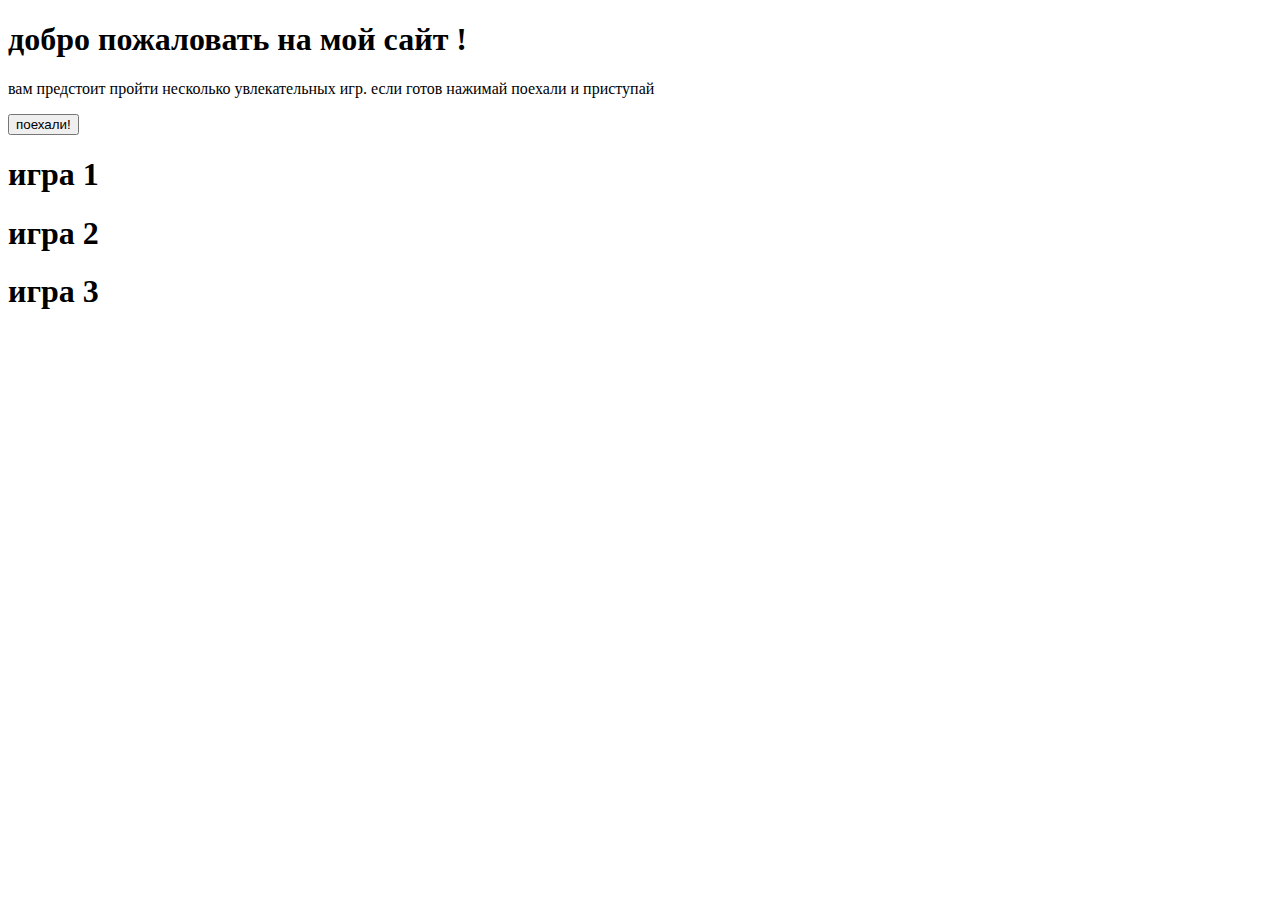
==== HW-2.3/hw-2.3.html @ db8086e9 "hw-2 home 2.4" ====
<!doctype html>
<html lang="ru">
<head>
    <meta charset="UTF-8">
    <meta name="viewport" content="width=device-width, initial-scale=1.0">
    <title>главная страница</title>
    <link rel="preconnect" href="https://fonts.googleapis.com">
    <link rel="preconnect" href="https://fonts.gstatic.com" crossorigin="">
    <link rel="stylesheet" href="hw-2.3.css">
</head>
<body class="body">
    <section class="top center">
        <header class="header">
            <section class="top">
              <div class="top__content">
                <h1 class="top__title">добро пожаловать на мой сайт !</h1>
                <p class="top__text">вам предстоит пройти несколько увлекательных игр. если готов нажимай <span
                        class="top__span">поехали</span> и <span class="top__span">приступай</span></p>
                <button class="form__button">поехали!</button>
            </div>
            </section> 
        </header>

    </section>
    <section class="section_game">
        <section class="game__flex">
            <div class="game__text-1"><h1 class="text__game">игра 1</h1></div>
            <div class="game__text-2"><h1 class="text__game">игра 2</h1></div>
            <div class="game__text-3"><h1 class="text__game">игра 3</h1></div>
    </section>
    </section>
    <script src="./hw-2.3.js"></script>
</body>
</html>
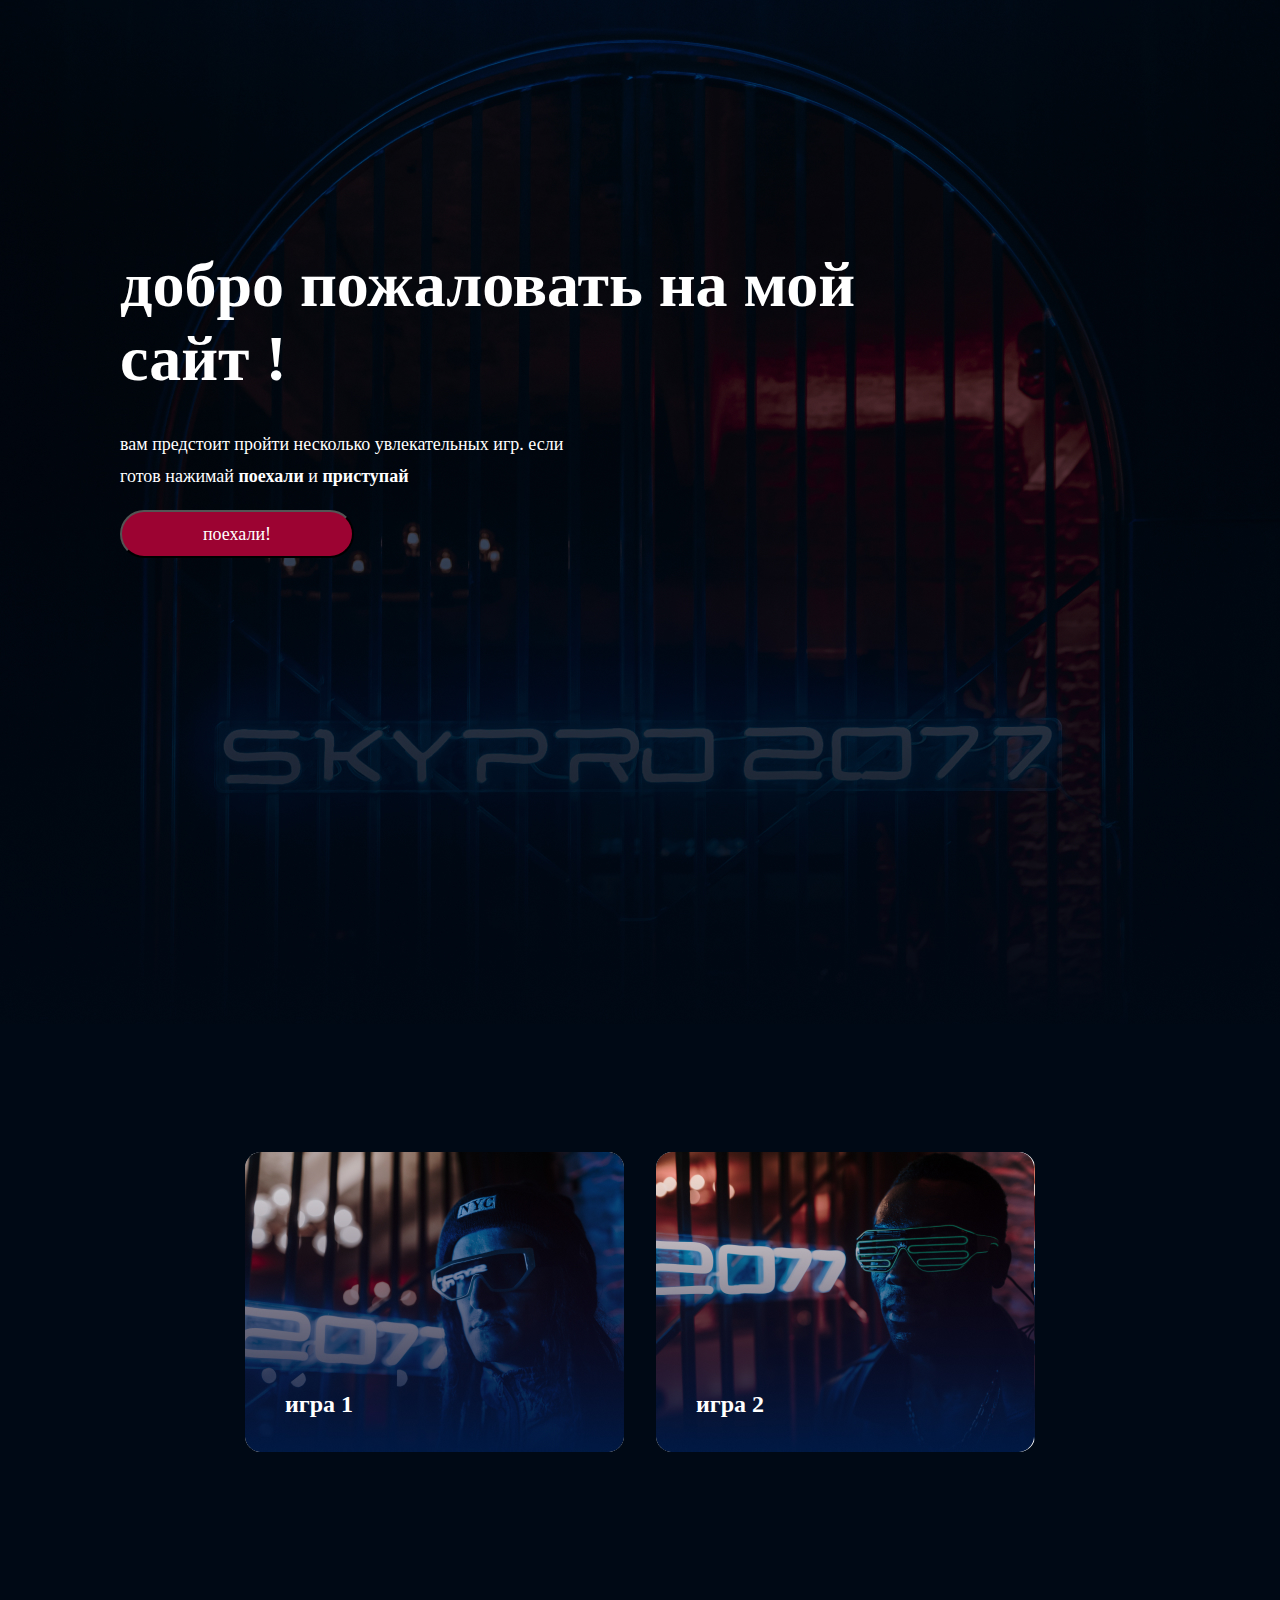
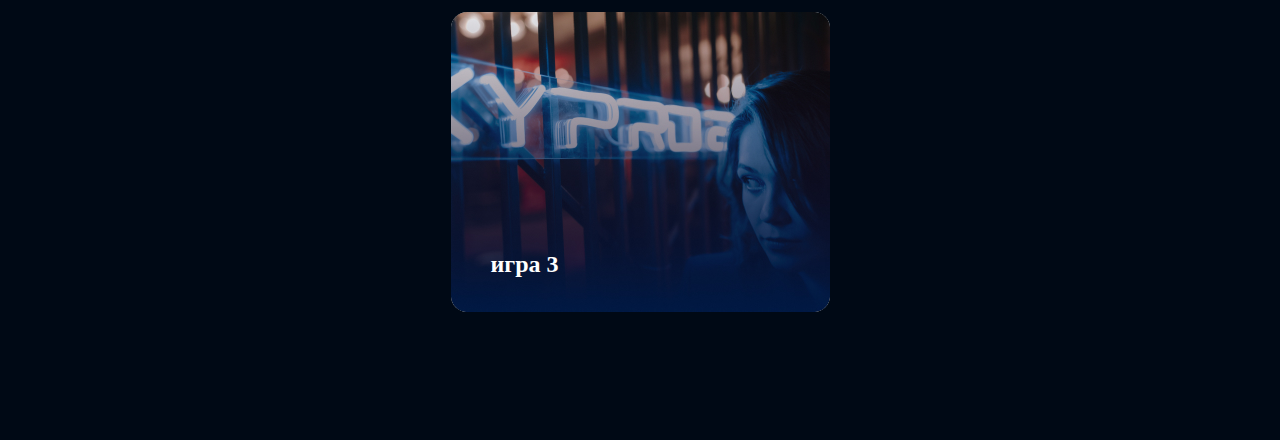
==== commit 7a46e8f3: "HW-2.3" ====
--- a/HW-2.3/hw-2.3.html
+++ b/HW-2.3/hw-2.3.html
@@ -1,3 +1,4 @@
+
 <!doctype html>
 <html lang="ru">
 <head>
@@ -6,7 +7,7 @@
     <title>главная страница</title>
     <link rel="preconnect" href="https://fonts.googleapis.com">
     <link rel="preconnect" href="https://fonts.gstatic.com" crossorigin="">
-    <link rel="stylesheet" href="hw-2.3.css">
+    <link rel="stylesheet" href="style_game.css">
 </head>
 <body class="body">
     <section class="top center">
@@ -16,7 +17,7 @@
                 <h1 class="top__title">добро пожаловать на мой сайт !</h1>
                 <p class="top__text">вам предстоит пройти несколько увлекательных игр. если готов нажимай <span
                         class="top__span">поехали</span> и <span class="top__span">приступай</span></p>
-                <button class="form__button">поехали!</button>
+                <button class="form_button form_button_form">поехали!</button>
             </div>
             </section> 
         </header>
@@ -29,6 +30,6 @@
             <div class="game__text-3"><h1 class="text__game">игра 3</h1></div>
     </section>
     </section>
-    <script src="./hw-2.3.js"></script>
+<script src="./hw-2.3.js"></script>
 </body>
 </html>--- a/HW-2.3/style_game.css
+++ b/HW-2.3/style_game.css
@@ -0,0 +1,262 @@
+*.top {
+  background-repeat: no-repeat;
+  background-size: cover;
+  background-position: center;
+  height: 1024px;
+  flex-shrink: 0;
+  background-image: url(./img/Rectangle\ 1.jpg);
+}
+
+.top__content {
+  padding-top: 217px;
+  padding-left: 120px;
+  width: 481px;
+  height: 64px;
+  top: 374.11px;
+  left: 120.22px;
+}
+
+.top__title {
+  display: flex;
+  width: 788.778px;
+  height: 125.007px;
+  flex-direction: column;
+  justify-content: center;
+  flex-shrink: 0;
+  color: #FFF;
+  font-family: Montserrat;
+  font-size: 64px;
+  font-style: normal;
+  font-weight: 700;
+}
+
+.top__text {
+  width: 481px;
+  color: #FFF;
+  font-family: Montserrat;
+  font-size: 18px;
+  font-style: normal;
+  font-weight: 300;
+  line-height: 32px;
+}
+
+.top__span {
+  width: 481px;
+  color: #FFF;
+  font-family: Montserrat;
+  font-size: 18px;
+  font-style: normal;
+  font-weight: 700;
+  line-height: 32px;
+}
+
+.form_button {
+  border-radius: 30px;
+  background: #9C0332;
+  width: 234.063px;
+  height: 48.603px;
+  flex-shrink: 0;
+  color: hsl(0, 0%, 100%);
+  font-family: Montserrat;
+  font-size: 18px;
+  font-style: normal;
+  font-weight: 400;
+  line-height: normal;
+  animation: shake-bottom 0.8s cubic-bezier(0.455, 0.03, 0.515, 0.955) both;
+}
+
+.form_button_form {
+  animation: shake-bottom 0.8s cubic-bezier(0.455, 0.03, 0.515, 0.955) both;
+}
+
+.form_button:hover {
+  color: white;
+  background-color: #73f708;
+}
+
+.section_game {
+  background: #000915;
+  flex-shrink: 0;
+}
+
+.game__flex {
+  padding-bottom: 128px;
+  gap: 32px;
+  padding-right: 120px;
+  padding-left: 120px;
+  display: flex;
+  justify-content: space-evenly;
+  flex-wrap: wrap;
+  justify-content: center;
+}
+
+.game__text-1 {
+  border-radius: 16px;
+  margin-top: 128px;
+  width: 379px;
+  height: 300px;
+  flex-shrink: 0;
+  background-repeat: no-repeat;
+  background-image: url(./img/game_amg.jpg);
+}
+
+.game__text-2 {
+  border-radius: 16px;
+  margin-top: 128px;
+  width: 379px;
+  height: 300px;
+  flex-shrink: 0;
+  background-image: url(./img/game_amg_2.jpg);
+}
+
+.game__text-3 {
+  border-radius: 16px;
+  margin-top: 128px;
+  width: 379px;
+  height: 300px;
+  flex-shrink: 0;
+  background-image: url(./img/game_amg_3.jpg);
+}
+
+.text__game {
+  margin-left: 32px;
+  margin-top: 236px;
+  display: flex;
+  width: 84px;
+  height: 31.639px;
+  justify-content: space-evenly;
+  flex-shrink: 0;
+  color: #FFF;
+  font-family: Montserrat;
+  font-size: 24px;
+  font-style: normal;
+  font-weight: 600;
+  line-height: 32px;
+  align-items: center;
+  flex-direction: column-reverse;
+}
+
+.body {
+  margin: 0px;
+  padding: 0px;
+}
+
+@media (max-width: 375px) {
+  .body {
+    width: 375px;
+    flex-shrink: 0;
+  }
+  .center {
+    padding-left: 16px;
+    padding-right: 16px;
+  }
+  .product_content {
+    grid-template-columns: repeat(4, 1fr);
+  }
+  .center {
+    padding-left: calc(50% - 750px);
+    padding-right: calc(50% - 750px);
+  }
+  .top {
+    background-repeat: no-repeat;
+    background-size: cover;
+    background-position: center;
+    width: 375px;
+    flex-shrink: 0;
+    background-image: url(./img/Rectangle\ 1.jpg);
+  }
+  .top__content {
+    padding-right: 16px;
+    padding-left: 16px;
+    display: flex;
+    width: 343px;
+    height: 77.436px;
+    flex-direction: column;
+    justify-content: center;
+    flex-shrink: 0;
+    color: #FFF;
+    text-align: center;
+    font-family: Montserrat;
+    font-size: 32px;
+    font-style: normal;
+    font-weight: 700;
+    line-height: normal;
+  }
+  .top__title {
+    display: flex;
+    width: 343px;
+    height: 77.436px;
+    flex-direction: column;
+    justify-content: center;
+    flex-shrink: 0;
+    color: #FFF;
+    text-align: center;
+    font-family: Montserrat;
+    font-size: 32px;
+    font-style: normal;
+    font-weight: 700;
+    line-height: normal;
+  }
+  .form__button {
+    width: 234.063px;
+    height: 48.603px;
+    flex-shrink: 0;
+    border-radius: 30px;
+    background: #9C0332;
+    margin-right: 70px;
+    margin-left: 70px;
+  }
+  .form_button_form {
+    animation: shake-bottom 0.8s cubic-bezier(0.455, 0.03, 0.515, 0.955) both;
+  }
+  .form_button:hover {
+    color: white;
+    background-color: #73f708;
+  }
+  .game__flex {
+    gap: 32px;
+    padding-right: 16px;
+    padding-left: 16px;
+    display: flex;
+    flex-direction: column;
+    flex-wrap: wrap;
+    justify-content: center;
+    padding-bottom: 127px;
+  }
+  .top__text {
+    width: 343px;
+    color: #FFF;
+    text-align: center;
+    font-family: Montserrat;
+    font-size: 14px;
+    font-style: normal;
+    font-weight: 300;
+    line-height: 22px;
+  }
+  .section_game {
+    height: 1221px;
+    background: #000915;
+  }
+  .game__text-1 {
+    margin-top: 32px;
+    width: 343px;
+    height: 300px;
+    flex-shrink: 0;
+    border-radius: 16px;
+  }
+  .game__text-2 {
+    margin-top: 32px;
+    width: 343px;
+    height: 300px;
+    flex-shrink: 0;
+    border-radius: 16px;
+  }
+  .game__text-3 {
+    margin-top: 32px;
+    width: 343px;
+    height: 300px;
+    flex-shrink: 0;
+    border-radius: 16px;
+  }
+}
+/*# sourceMappingURL=style_game.css.map */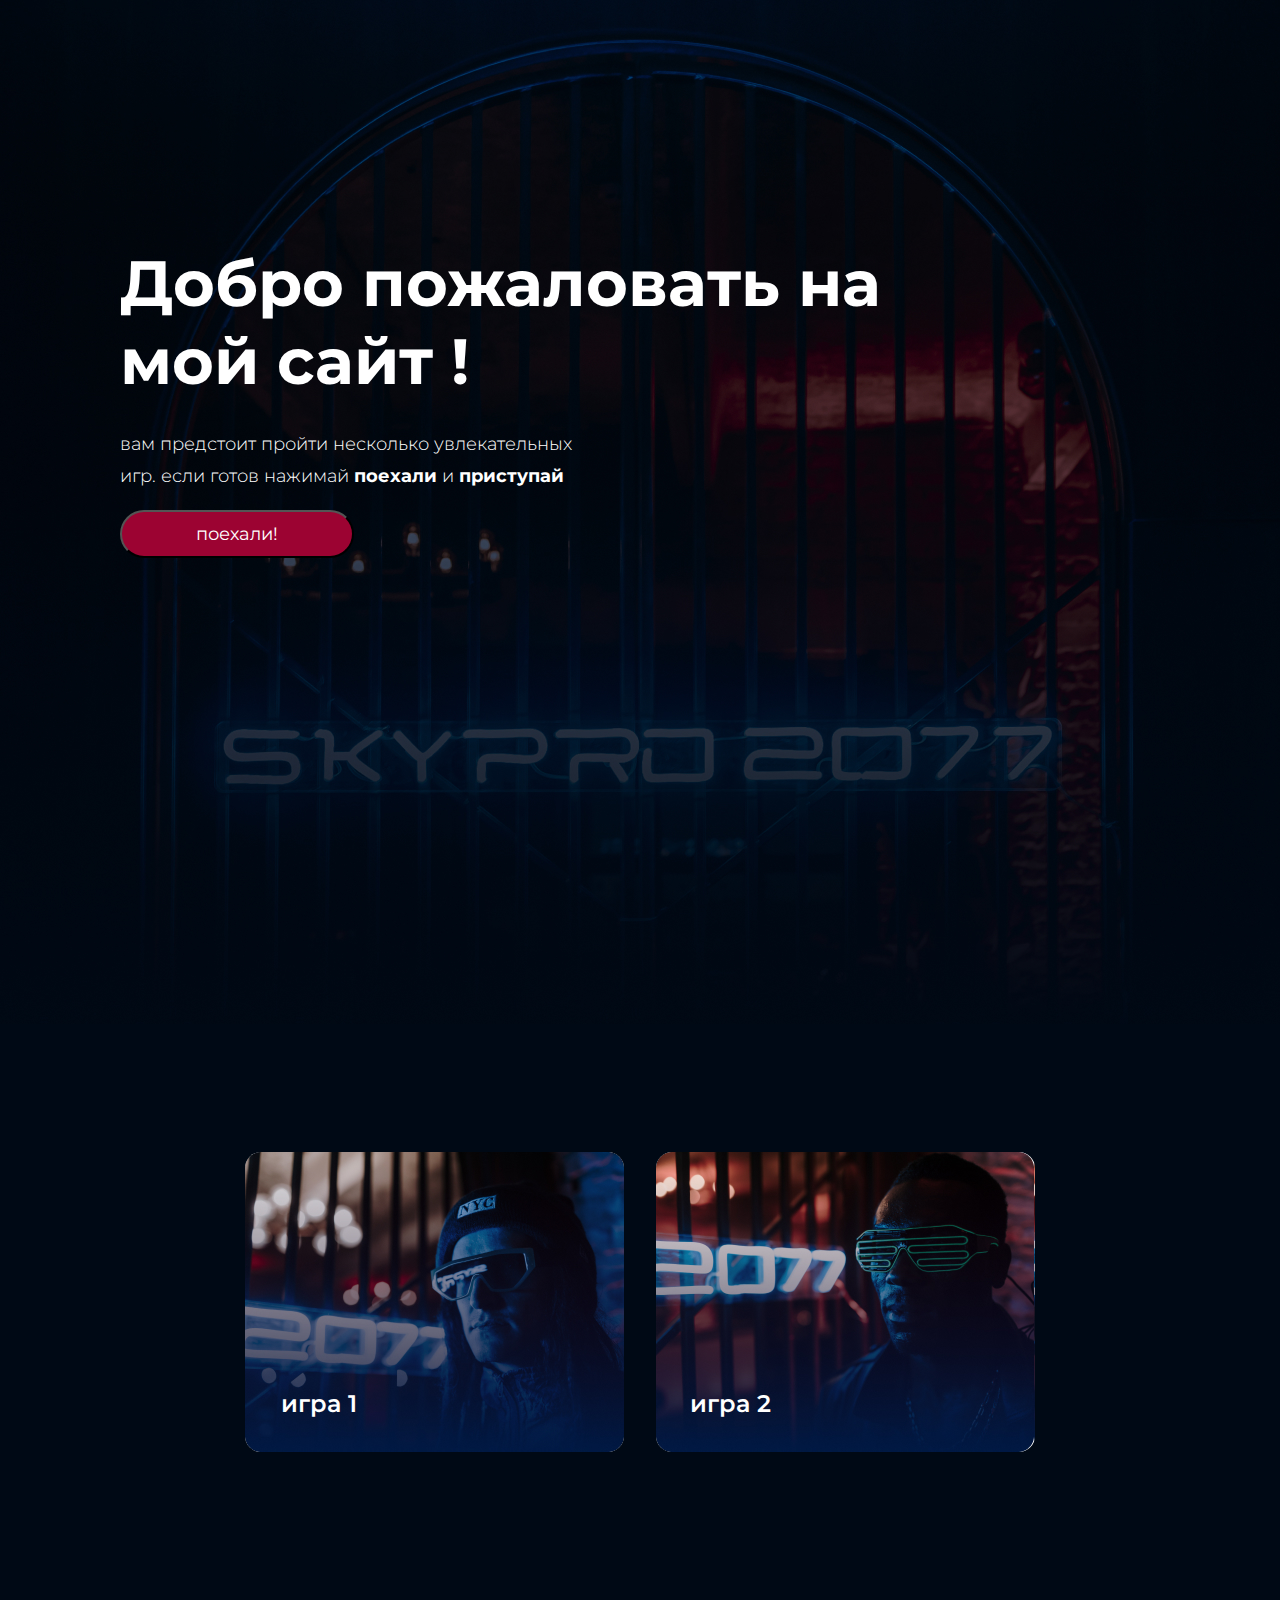
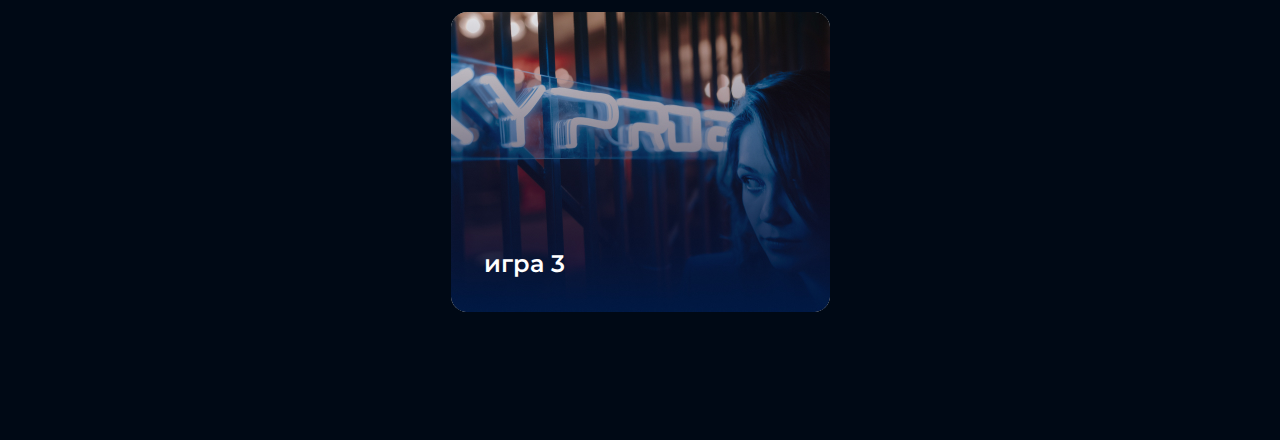
==== commit 9a02697a: "version 26.01.2024" ====
--- a/HW-2.3/hw-2.3.html
+++ b/HW-2.3/hw-2.3.html
@@ -2,6 +2,9 @@
 <!doctype html>
 <html lang="ru">
 <head>
+<link rel="preconnect" href="https://fonts.googleapis.com">
+<link rel="preconnect" href="https://fonts.gstatic.com" crossorigin>
+<link href="https://fonts.googleapis.com/css2?family=Montserrat:ital,wght@0,100..900;1,100..900&display=swap" rel="stylesheet">
     <meta charset="UTF-8">
     <meta name="viewport" content="width=device-width, initial-scale=1.0">
     <title>главная страница</title>
@@ -14,7 +17,7 @@
         <header class="header">
             <section class="top">
               <div class="top__content">
-                <h1 class="top__title">добро пожаловать на мой сайт !</h1>
+                <h1 class="top__title">Добро пожаловать на мой сайт !</h1>
                 <p class="top__text">вам предстоит пройти несколько увлекательных игр. если готов нажимай <span
                         class="top__span">поехали</span> и <span class="top__span">приступай</span></p>
                 <button class="form_button form_button_form">поехали!</button>
--- a/HW-2.3/style_game.css
+++ b/HW-2.3/style_game.css
@@ -64,6 +64,10 @@
   line-height: normal;
   animation: shake-bottom 0.8s cubic-bezier(0.455, 0.03, 0.515, 0.955) both;
 }
+.form_button:hover {
+  border: 3px solid #44d2ff;
+  cursor: url(./img/cursor\ svg.svg), auto;
+}
 
 .form_button_form {
   animation: shake-bottom 0.8s cubic-bezier(0.455, 0.03, 0.515, 0.955) both;
@@ -71,7 +75,7 @@
 
 .form_button:hover {
   color: white;
-  background-color: #73f708;
+  background-color: #EB443F;
 }
 
 .section_game {
@@ -99,6 +103,10 @@
   background-repeat: no-repeat;
   background-image: url(./img/game_amg.jpg);
 }
+.game__text-1:hover {
+  border: 3px solid #44d2ff;
+  cursor: url(./img/cursor\ svg.svg), auto;
+}
 
 .game__text-2 {
   border-radius: 16px;
@@ -108,6 +116,10 @@
   flex-shrink: 0;
   background-image: url(./img/game_amg_2.jpg);
 }
+.game__text-2:hover {
+  border: 3px solid #44d2ff;
+  cursor: url(./img/cursor\ svg.svg), auto;
+}
 
 .game__text-3 {
   border-radius: 16px;
@@ -116,6 +128,10 @@
   height: 300px;
   flex-shrink: 0;
   background-image: url(./img/game_amg_3.jpg);
+}
+.game__text-3:hover {
+  border: 3px solid #44d2ff;
+  cursor: url(./img/cursor\ svg.svg), auto;
 }
 
 .text__game {
@@ -162,6 +178,7 @@
     background-size: cover;
     background-position: center;
     width: 375px;
+    height: 735px;
     flex-shrink: 0;
     background-image: url(./img/Rectangle\ 1.jpg);
   }
@@ -207,13 +224,16 @@
     margin-left: 70px;
   }
   .form_button_form {
+    margin-right: 70px;
+    margin-left: 70px;
     animation: shake-bottom 0.8s cubic-bezier(0.455, 0.03, 0.515, 0.955) both;
   }
   .form_button:hover {
     color: white;
-    background-color: #73f708;
+    background-color: #EB443F;
   }
   .game__flex {
+    padding-top: 128px;
     gap: 32px;
     padding-right: 16px;
     padding-left: 16px;
